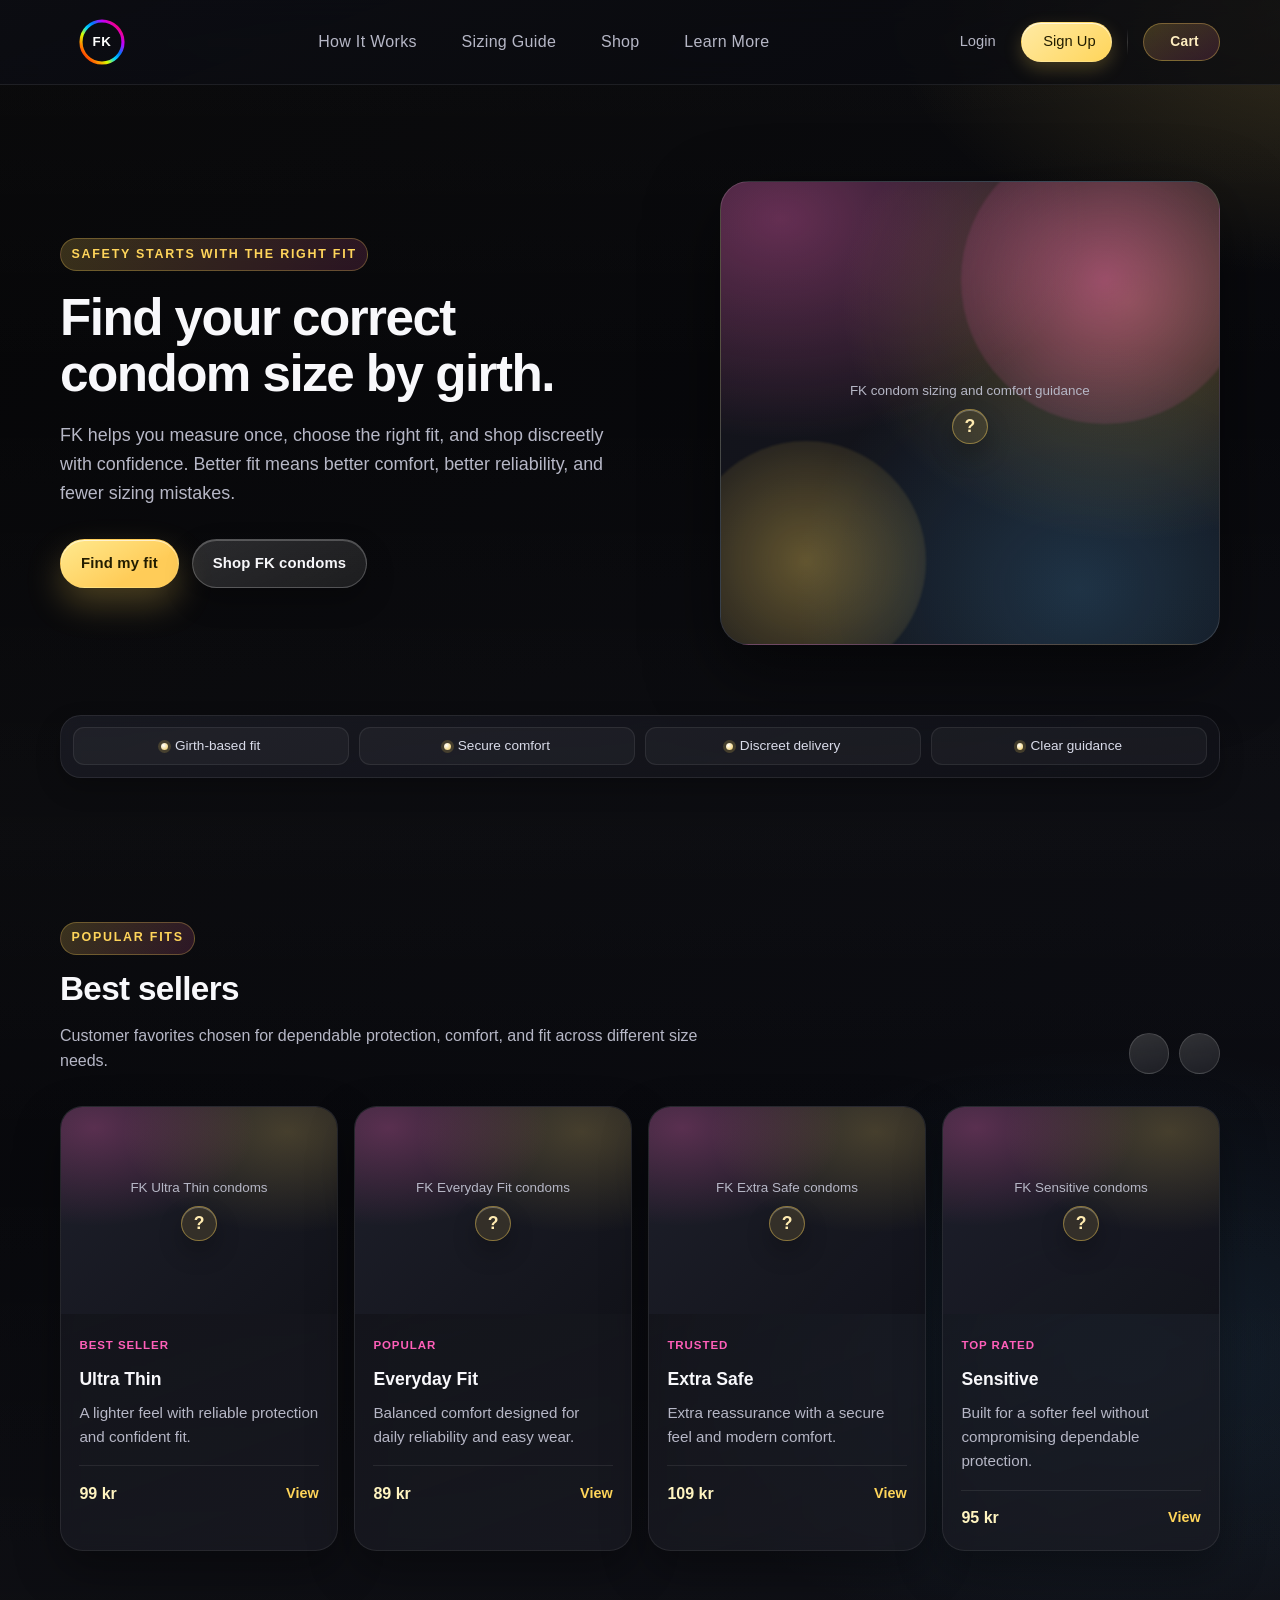
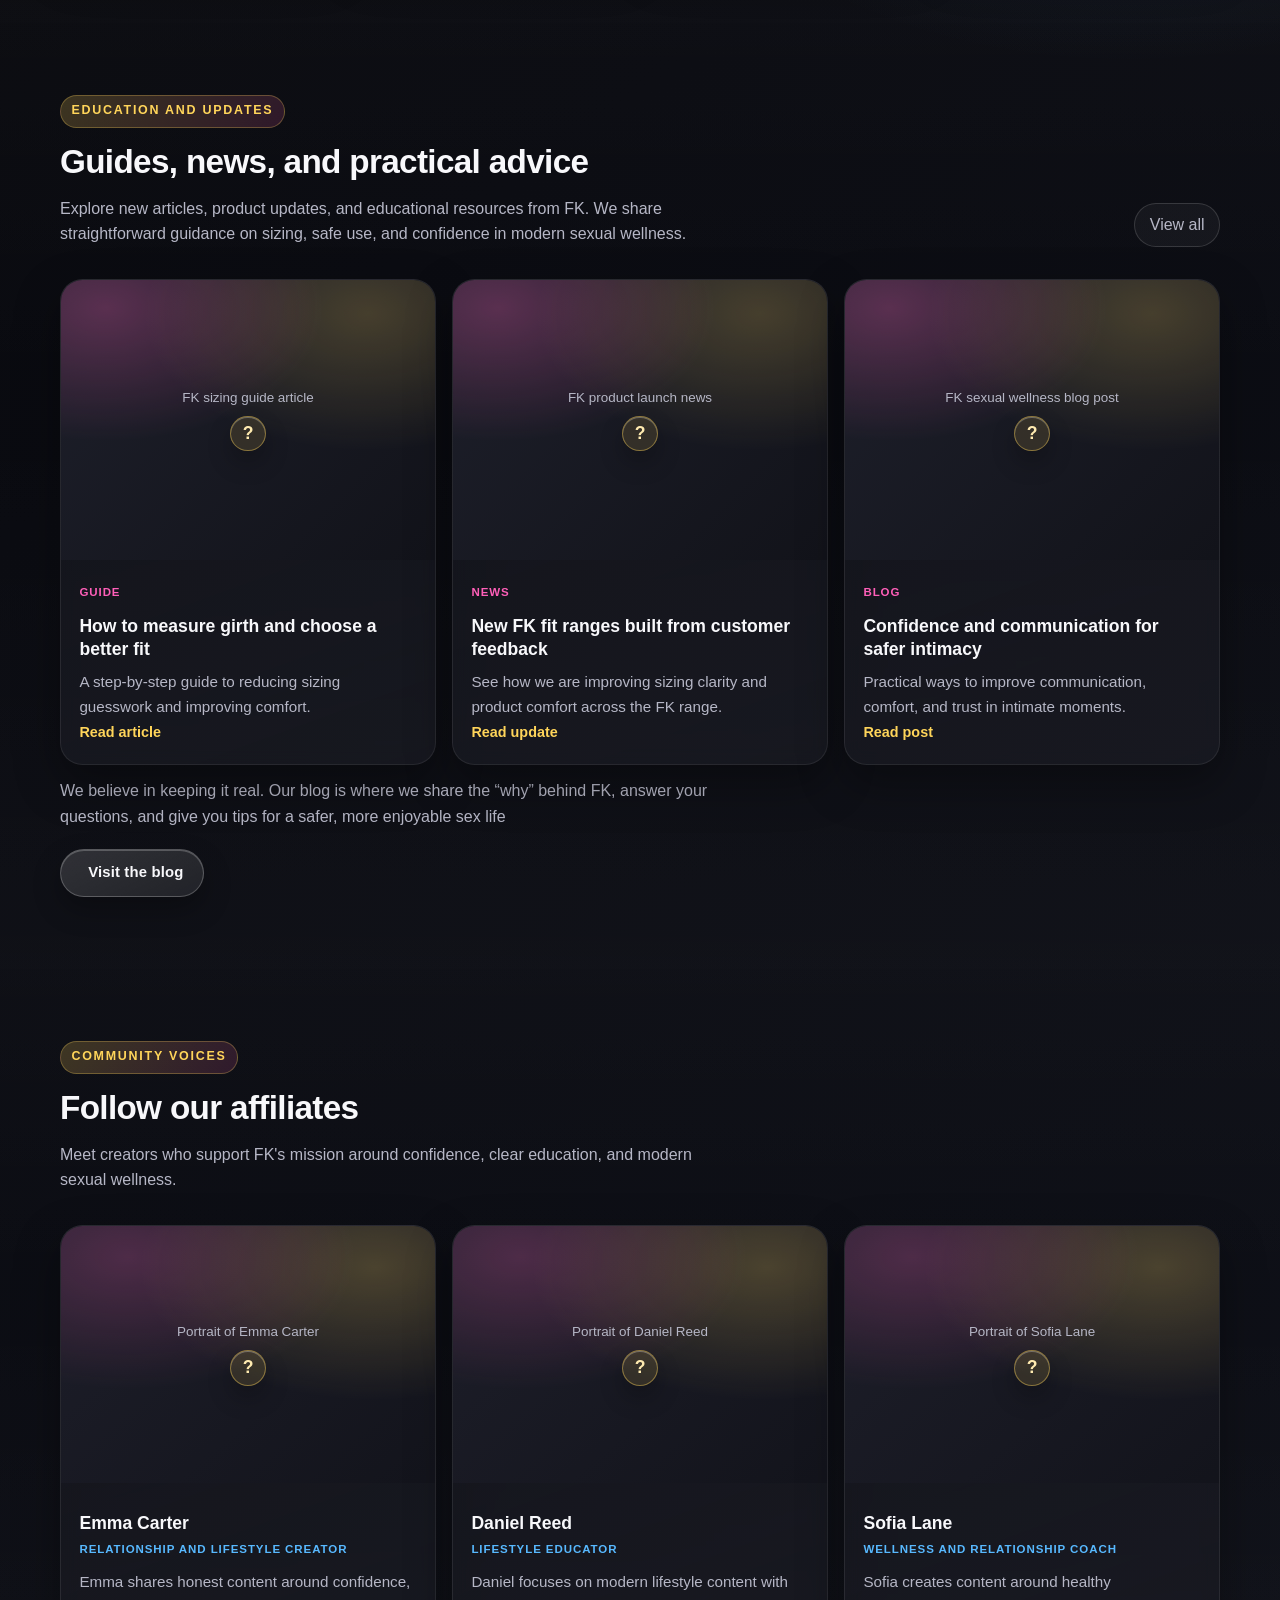
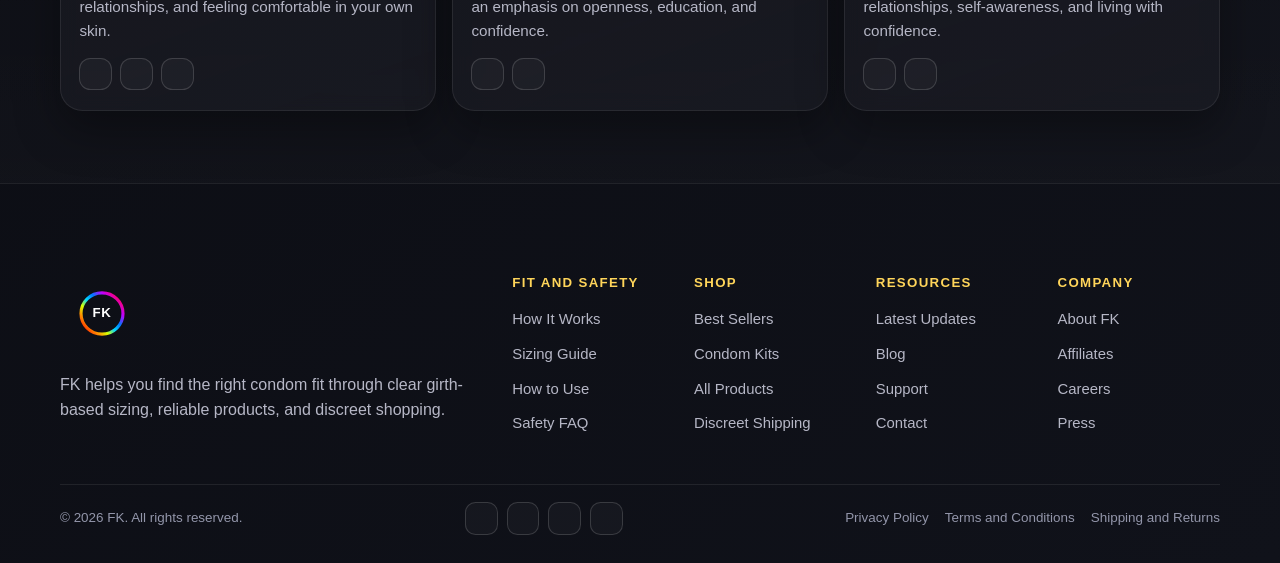
==== index.html @ db268f81 "Move index.html to the root folder, updating file paths and maintaining structure for improved organ" ====
<!DOCTYPE html>
<html lang="en">

<head>
    <meta charset="UTF-8">
    <meta name="viewport" content="width=device-width, initial-scale=1.0">
    <title>FK | Find Your Fit</title>
    <link rel="stylesheet" href="public/styles.css">
</head>

<body>
    <header class="site-header">
        <div class="container">
            <a href="#" class="site-header__logo" aria-label="FK home">
                <img class="fk-logo" src="public/uploads/logo.svg" alt="FK logo">
            </a>

            <nav class="site-header__nav" aria-label="Primary navigation">
                <ul class="site-header__nav-list">
                    <li class="site-header__nav-item">
                        <a href="#how-it-works">
                            <i data-lucide="route" aria-hidden="true"></i>
                            <span>How It Works</span>
                        </a>
                    </li>
                    <li class="site-header__nav-item">
                        <a href="#sizing-guide">
                            <i data-lucide="ruler" aria-hidden="true"></i>
                            <span>Sizing Guide</span>
                        </a>
                    </li>
                    <li class="site-header__nav-item">
                        <a href="#best-sellers">
                            <i data-lucide="shopping-bag" aria-hidden="true"></i>
                            <span>Shop</span>
                        </a>
                    </li>
                    <li class="site-header__nav-item">
                        <a href="#latest-updates">
                            <i data-lucide="book-open" aria-hidden="true"></i>
                            <span>Learn More</span>
                        </a>
                    </li>
                </ul>
            </nav>

            <div class="site-header__actions">
                <div class="site-header__auth" aria-label="Account actions">
                    <a href="#" class="site-header__login">
                        <i data-lucide="log-in" aria-hidden="true"></i>
                        <span>Login</span>
                    </a>
                    <a href="#" class="site-header__signup">
                        <i data-lucide="user-plus" aria-hidden="true"></i>
                        <span>Sign Up</span>
                    </a>
                </div>
                <span class="site-header__actions-divider" aria-hidden="true"></span>

                <a href="#" class="site-header__cart" aria-label="Open cart">
                    <i data-lucide="shopping-cart" aria-hidden="true"></i>
                    <span>Cart</span>
                </a>
            </div>
        </div>
    </header>

    <main>
        <section class="hero" aria-labelledby="hero-title">
            <div class="container">
                <div class="hero__content">
                    <p class="hero__eyebrow">Safety starts with the right fit</p>
                    <h1 class="hero__title" id="hero-title">Find your correct condom size by girth.</h1>
                    <p class="hero__text">
                        FK helps you measure once, choose the right fit, and shop discreetly with confidence.
                        Better fit means better comfort, better reliability, and fewer sizing mistakes.
                    </p>

                    <div class="hero__actions">
                        <a href="#how-it-works" class="button button--primary">Find my fit</a>
                        <a href="#best-sellers" class="button button--secondary">Shop FK condoms</a>
                    </div>
                </div>

                <div class="hero__media">
                    <img src="public/uploads/hero-image.svg" alt="FK condom sizing and comfort guidance">
                </div>

                <ul class="hero__highlights-banner" aria-label="FK value points">
                    <li class="hero__highlight">Girth-based fit</li>
                    <li class="hero__highlight">Secure comfort</li>
                    <li class="hero__highlight">Discreet delivery</li>
                    <li class="hero__highlight">Clear guidance</li>
                </ul>
            </div>
        </section>

        <section class="best-sellers" aria-labelledby="best-sellers-title">
            <div class="container">
                <div class="best-sellers__header">
                    <div class="best-sellers__intro">
                        <p class="best-sellers__eyebrow">Popular fits</p>
                        <h2 class="best-sellers__title">Best sellers</h2>
                        <p class="best-sellers__text">
                            Customer favorites chosen for dependable protection, comfort, and fit across different size
                            needs.
                        </p>
                    </div>

                    <div class="best-sellers__controls">
                        <button class="best-sellers__button best-sellers__button--prev" type="button"
                            aria-label="Previous products">
                            <i data-lucide="chevron-left" aria-hidden="true"></i>
                        </button>
                        <button class="best-sellers__button best-sellers__button--next" type="button"
                            aria-label="Next products">
                            <i data-lucide="chevron-right" aria-hidden="true"></i>
                        </button>
                    </div>
                </div>

                <div class="best-sellers__viewport">
                    <div class="best-sellers__track">
                        <article class="product-card">
                            <a href="#" class="product-card__image-link image-wrapper">
                                <img src="public/uploads/product-1.svg" alt="FK Ultra Thin condoms">
                                <span class="image-wrapper__fallback" aria-hidden="true"></span>
                            </a>
                            <div class="product-card__content">
                                <p class="product-card__label">Best seller</p>
                                <h3 class="product-card__title">
                                    <a href="#">Ultra Thin</a>
                                </h3>
                                <p class="product-card__text">A lighter feel with reliable protection and confident
                                    fit.</p>
                                <div class="product-card__footer">
                                    <span class="product-card__price">99 kr</span>
                                    <a href="#" class="product-card__link">View</a>
                                </div>
                            </div>
                        </article>

                        <article class="product-card">
                            <a href="#" class="product-card__image-link image-wrapper">
                                <img src="public/uploads/product-2.svg" alt="FK Everyday Fit condoms">
                                <span class="image-wrapper__fallback" aria-hidden="true"></span>
                            </a>
                            <div class="product-card__content">
                                <p class="product-card__label">Popular</p>
                                <h3 class="product-card__title">
                                    <a href="#">Everyday Fit</a>
                                </h3>
                                <p class="product-card__text">Balanced comfort designed for daily reliability and easy
                                    wear.</p>
                                <div class="product-card__footer">
                                    <span class="product-card__price">89 kr</span>
                                    <a href="#" class="product-card__link">View</a>
                                </div>
                            </div>
                        </article>

                        <article class="product-card">
                            <a href="#" class="product-card__image-link image-wrapper">
                                <img src="public/uploads/product-3.svg" alt="FK Extra Safe condoms">
                                <span class="image-wrapper__fallback" aria-hidden="true"></span>
                            </a>
                            <div class="product-card__content">
                                <p class="product-card__label">Trusted</p>
                                <h3 class="product-card__title">
                                    <a href="#">Extra Safe</a>
                                </h3>
                                <p class="product-card__text">Extra reassurance with a secure feel and modern
                                    comfort.</p>
                                <div class="product-card__footer">
                                    <span class="product-card__price">109 kr</span>
                                    <a href="#" class="product-card__link">View</a>
                                </div>
                            </div>
                        </article>

                        <article class="product-card">
                            <a href="#" class="product-card__image-link image-wrapper">
                                <img src="public/uploads/product-4.svg" alt="FK Sensitive condoms">
                                <span class="image-wrapper__fallback" aria-hidden="true"></span>
                            </a>
                            <div class="product-card__content">
                                <p class="product-card__label">Top rated</p>
                                <h3 class="product-card__title">
                                    <a href="#">Sensitive</a>
                                </h3>
                                <p class="product-card__text">Built for a softer feel without compromising dependable
                                    protection.</p>
                                <div class="product-card__footer">
                                    <span class="product-card__price">95 kr</span>
                                    <a href="#" class="product-card__link">View</a>
                                </div>
                            </div>
                        </article>
                    </div>
                </div>
            </div>
        </section>

        <section class="latest-updates" aria-labelledby="latest-updates-title">
            <div class="container">
                <div class="latest-updates__header">
                    <div class="latest-updates__intro">
                        <p class="latest-updates__eyebrow">Education and updates</p>
                        <h2 class="latest-updates__title">Guides, news, and practical advice</h2>
                        <p class="latest-updates__text">
                            Explore new articles, product updates, and educational resources from FK.
                            We share straightforward guidance on sizing, safe use, and confidence in modern sexual
                            wellness.
                        </p>
                    </div>

                    <a href="#" class="latest-updates__view-all">View all</a>
                </div>

                <div class="latest-updates__grid">
                    <article class="update-card">
                        <a href="#" class="update-card__image-link image-wrapper">
                            <img src="public/uploads/update-1.svg" alt="FK sizing guide article" class="update-card__image">
                            <span class="image-wrapper__fallback" aria-hidden="true"></span>
                        </a>

                        <div class="update-card__content">
                            <p class="update-card__category">Guide</p>
                            <h3 class="update-card__title">
                                <a href="#">How to measure girth and choose a better fit</a>
                            </h3>
                            <p class="update-card__description">
                                A step-by-step guide to reducing sizing guesswork and improving comfort.
                            </p>
                            <a href="#" class="update-card__link">Read article</a>
                        </div>
                    </article>

                    <article class="update-card">
                        <a href="#" class="update-card__image-link image-wrapper">
                            <img src="public/uploads/update-2.svg" alt="FK product launch news" class="update-card__image">
                            <span class="image-wrapper__fallback" aria-hidden="true"></span>
                        </a>

                        <div class="update-card__content">
                            <p class="update-card__category">News</p>
                            <h3 class="update-card__title">
                                <a href="#">New FK fit ranges built from customer feedback</a>
                            </h3>
                            <p class="update-card__description">
                                See how we are improving sizing clarity and product comfort across the FK range.
                            </p>
                            <a href="#" class="update-card__link">Read update</a>
                        </div>
                    </article>

                    <article class="update-card">
                        <a href="#" class="update-card__image-link image-wrapper">
                            <img src="public/uploads/update-3.svg" alt="FK sexual wellness blog post"
                                class="update-card__image">
                            <span class="image-wrapper__fallback" aria-hidden="true"></span>
                        </a>

                        <div class="update-card__content">
                            <p class="update-card__category">Blog</p>
                            <h3 class="update-card__title">
                                <a href="#">Confidence and communication for safer intimacy</a>
                            </h3>
                            <p class="update-card__description">
                                Practical ways to improve communication, comfort, and trust in intimate moments.
                            </p>
                            <a href="#" class="update-card__link">Read post</a>
                        </div>
                    </article>
                </div>
                <p class="latest-updates__text">We believe in keeping it real. Our blog is where we share the
                    “why” behind FK, answer your questions, and give you tips for
                    a safer, more enjoyable sex life
                </p>
                <a href="#" class="latest-updates__blog-button button button--secondary">
                    <i data-lucide="newspaper" aria-hidden="true"></i>
                    <span>Visit the blog</span>
                </a>
            </div>
        </section>

        <section class="affiliates" aria-labelledby="affiliates-title">
            <div class="container">
                <div class="affiliates__header">
                    <div class="affiliates__intro">
                        <p class="affiliates__eyebrow">Community voices</p>
                        <h2 class="affiliates__title">Follow our affiliates</h2>
                        <p class="affiliates__text">
                            Meet creators who support FK's mission around confidence, clear education, and modern sexual
                            wellness.
                        </p>
                    </div>
                </div>

                <div class="affiliates__grid">
                    <article class="affiliate-card">
                        <div class="affiliate-card__image-wrapper">
                            <img src="public/uploads/affiliate-1.svg" alt="Portrait of Emma Carter"
                                class="affiliate-card__image">
                        </div>

                        <div class="affiliate-card__content">
                            <h3 class="affiliate-card__name">Emma Carter</h3>
                            <p class="affiliate-card__profession">Relationship and lifestyle creator</p>
                            <p class="affiliate-card__description">
                                Emma shares honest content around confidence, relationships, and feeling comfortable in
                                your own skin.
                            </p>

                            <div class="affiliate-card__socials">
                                <a href="#" class="affiliate-card__social-link"
                                    aria-label="Visit Emma Carter on Instagram">
                                    <i data-lucide="instagram" aria-hidden="true"></i>
                                    <span class="sr-only">Instagram</span>
                                </a>
                                <a href="#" class="affiliate-card__social-link"
                                    aria-label="Visit Emma Carter on TikTok">
                                    <i data-lucide="music" aria-hidden="true"></i>
                                    <span class="sr-only">TikTok</span>
                                </a>
                                <a href="#" class="affiliate-card__social-link"
                                    aria-label="Visit Emma Carter on YouTube">
                                    <i data-lucide="youtube" aria-hidden="true"></i>
                                    <span class="sr-only">YouTube</span>
                                </a>
                            </div>
                        </div>
                    </article>

                    <article class="affiliate-card">
                        <div class="affiliate-card__image-wrapper">
                            <img src="public/uploads/affiliate-2.svg" alt="Portrait of Daniel Reed"
                                class="affiliate-card__image">
                        </div>

                        <div class="affiliate-card__content">
                            <h3 class="affiliate-card__name">Daniel Reed</h3>
                            <p class="affiliate-card__profession">Lifestyle educator</p>
                            <p class="affiliate-card__description">
                                Daniel focuses on modern lifestyle content with an emphasis on openness, education, and
                                confidence.
                            </p>

                            <div class="affiliate-card__socials">
                                <a href="#" class="affiliate-card__social-link"
                                    aria-label="Visit Daniel Reed on Instagram">
                                    <i data-lucide="instagram" aria-hidden="true"></i>
                                    <span class="sr-only">Instagram</span>
                                </a>
                                <a href="#" class="affiliate-card__social-link"
                                    aria-label="Visit Daniel Reed on X">
                                    <i data-lucide="twitter" aria-hidden="true"></i>
                                    <span class="sr-only">X</span>
                                </a>
                            </div>
                        </div>
                    </article>

                    <article class="affiliate-card">
                        <div class="affiliate-card__image-wrapper">
                            <img src="public/uploads/affiliate-3.svg" alt="Portrait of Sofia Lane"
                                class="affiliate-card__image">
                        </div>

                        <div class="affiliate-card__content">
                            <h3 class="affiliate-card__name">Sofia Lane</h3>
                            <p class="affiliate-card__profession">Wellness and relationship coach</p>
                            <p class="affiliate-card__description">
                                Sofia creates content around healthy relationships, self-awareness, and living with
                                confidence.
                            </p>

                            <div class="affiliate-card__socials">
                                <a href="#" class="affiliate-card__social-link"
                                    aria-label="Visit Sofia Lane on Instagram">
                                    <i data-lucide="instagram" aria-hidden="true"></i>
                                    <span class="sr-only">Instagram</span>
                                </a>
                                <a href="#" class="affiliate-card__social-link"
                                    aria-label="Visit Sofia Lane on YouTube">
                                    <i data-lucide="youtube" aria-hidden="true"></i>
                                    <span class="sr-only">YouTube</span>
                                </a>
                            </div>
                        </div>
                    </article>
                </div>
            </div>
        </section>
    </main>

    <footer class="site-footer">
        <div class="container">
            <div class="site-footer__top">
                <div class="site-footer__brand">
                    <a href="#" class="site-footer__logo">
                        <img src="public/uploads/logo.svg" alt="FK logo">
                    </a>
                    <p class="site-footer__text">
                        FK helps you find the right condom fit through clear girth-based sizing, reliable products,
                        and discreet shopping.
                    </p>
                </div>

                <div class="site-footer__links">
                    <div class="site-footer__column">
                        <h2 class="site-footer__heading">Fit and safety</h2>
                        <ul class="site-footer__list">
                            <li class="site-footer__item"><a href="#how-it-works" class="site-footer__link">How It
                                    Works</a></li>
                            <li class="site-footer__item"><a href="#sizing-guide" class="site-footer__link">Sizing
                                    Guide</a></li>
                            <li class="site-footer__item"><a href="#" class="site-footer__link">How to Use</a></li>
                            <li class="site-footer__item"><a href="#" class="site-footer__link">Safety FAQ</a></li>
                        </ul>
                    </div>

                    <div class="site-footer__column">
                        <h2 class="site-footer__heading">Shop</h2>
                        <ul class="site-footer__list">
                            <li class="site-footer__item"><a href="#best-sellers" class="site-footer__link">Best
                                    Sellers</a></li>
                            <li class="site-footer__item"><a href="#" class="site-footer__link">Condom Kits</a></li>
                            <li class="site-footer__item"><a href="#" class="site-footer__link">All Products</a></li>
                            <li class="site-footer__item"><a href="#" class="site-footer__link">Discreet Shipping</a>
                            </li>
                        </ul>
                    </div>

                    <div class="site-footer__column">
                        <h2 class="site-footer__heading">Resources</h2>
                        <ul class="site-footer__list">
                            <li class="site-footer__item"><a href="#latest-updates" class="site-footer__link">Latest
                                    Updates</a></li>
                            <li class="site-footer__item"><a href="#" class="site-footer__link">Blog</a></li>
                            <li class="site-footer__item"><a href="#" class="site-footer__link">Support</a></li>
                            <li class="site-footer__item"><a href="#" class="site-footer__link">Contact</a></li>
                        </ul>
                    </div>

                    <div class="site-footer__column">
                        <h2 class="site-footer__heading">Company</h2>
                        <ul class="site-footer__list">
                            <li class="site-footer__item"><a href="#" class="site-footer__link">About FK</a></li>
                            <li class="site-footer__item"><a href="#" class="site-footer__link">Affiliates</a></li>
                            <li class="site-footer__item"><a href="#" class="site-footer__link">Careers</a></li>
                            <li class="site-footer__item"><a href="#" class="site-footer__link">Press</a></li>
                        </ul>
                    </div>
                </div>
            </div>

            <div class="site-footer__bottom">
                <p class="site-footer__copyright">© 2026 FK. All rights reserved.</p>
                <div class="site-footer__socials" aria-label="FK social links">
                    <a href="#" class="site-footer__social-link" aria-label="FK on Instagram">
                        <i data-lucide="instagram" aria-hidden="true"></i>
                        <span class="sr-only">Instagram</span>
                    </a>
                    <a href="#" class="site-footer__social-link" aria-label="FK on TikTok">
                        <i data-lucide="music" aria-hidden="true"></i>
                        <span class="sr-only">TikTok</span>
                    </a>
                    <a href="#" class="site-footer__social-link" aria-label="FK on YouTube">
                        <i data-lucide="youtube" aria-hidden="true"></i>
                        <span class="sr-only">YouTube</span>
                    </a>
                    <a href="#" class="site-footer__social-link" aria-label="FK on X">
                        <i data-lucide="twitter" aria-hidden="true"></i>
                        <span class="sr-only">X</span>
                    </a>
                </div>
                <div class="site-footer__legal">
                    <a href="#" class="site-footer__legal-link">Privacy Policy</a>
                    <a href="#" class="site-footer__legal-link">Terms and Conditions</a>
                    <a href="#" class="site-footer__legal-link">Shipping and Returns</a>
                </div>
            </div>
        </div>
    </footer>
    <script src="https://unpkg.com/lucide@latest/dist/umd/lucide.min.js"></script>
    <script>
        if (window.lucide) {
            window.lucide.createIcons();
        }
    </script>
    <script src="public/image-fallback.js"></script>
</body>

</html>
---- public/styles.css ----
:root {
    --bg: #070709;
    --bg-elevated: #111217;
    --bg-soft: rgba(26, 27, 35, 0.56);
    --bg-soft-strong: rgba(26, 27, 35, 0.74);
    --surface-stroke: rgba(255, 255, 255, 0.14);
    --surface-stroke-soft: rgba(255, 255, 255, 0.08);
    --text: #f8f8fb;
    --text-muted: #b6b7c6;
    --text-soft: #9396aa;
    --accent-yellow: #ffd55a;
    --accent-pink: #ff5fb9;
    --accent-blue: #58b9ff;
    --accent-green: #72efcb;
    --ok: #86f2a4;
    --radius-lg: 1.4rem;
    --radius-md: 1rem;
    --radius-sm: 0.7rem;
    --shadow-lg: 0 26px 70px rgba(0, 0, 0, 0.5);
    --shadow-md: 0 18px 45px rgba(0, 0, 0, 0.34);
    --shadow-sm: 0 10px 24px rgba(0, 0, 0, 0.24);
    --container: 1160px;
    --space-1: 0.5rem;
    --space-2: 0.75rem;
    --space-3: 1rem;
    --space-4: 1.5rem;
    --space-5: 2rem;
    --space-6: 3rem;
    --space-7: 4.5rem;
    --space-8: 6rem;
    --focus-ring: 0 0 0 3px rgba(255, 213, 90, 0.42);
}

* {
    box-sizing: border-box;
}

html,
body {
    margin: 0;
    padding: 0;
}

body {
    font-family: "Sora", "Avenir Next", "Segoe UI", sans-serif;
    background:
        radial-gradient(1100px 640px at -8% -10%, rgba(255, 95, 185, 0.21), transparent 54%),
        radial-gradient(820px 500px at 104% 0%, rgba(255, 213, 90, 0.18), transparent 55%),
        radial-gradient(780px 500px at 88% 36%, rgba(88, 185, 255, 0.11), transparent 62%),
        linear-gradient(145deg, #060607 0%, #0a0b11 46%, #10121a 100%);
    color: var(--text);
    line-height: 1.6;
    min-height: 100vh;
}

img {
    display: block;
    max-width: 100%;
    height: auto;
}

a {
    color: inherit;
    text-decoration: none;
}

.lucide {
    width: 1em;
    height: 1em;
    stroke-width: 1.9;
    flex-shrink: 0;
}

.sr-only {
    position: absolute;
    width: 1px;
    height: 1px;
    padding: 0;
    margin: -1px;
    overflow: hidden;
    clip: rect(0, 0, 0, 0);
    white-space: nowrap;
    border: 0;
}

a:focus-visible,
button:focus-visible {
    outline: none;
    box-shadow: var(--focus-ring);
}

.container {
    width: min(var(--container), calc(100% - 2.5rem));
    margin-inline: auto;
}

main {
    overflow: clip;
}

section {
    position: relative;
    padding-block: var(--space-7);
}

section::before {
    content: "";
    position: absolute;
    inset: 0;
    pointer-events: none;
    background: linear-gradient(180deg, rgba(255, 255, 255, 0.015), transparent 40%, rgba(255, 255, 255, 0.02));
}

h1,
h2,
h3,
h4,
p {
    margin: 0;
}

ul,
ol {
    margin: 0;
    padding: 0;
}

.site-header {
    position: sticky;
    top: 0;
    z-index: 20;
    border-bottom: 1px solid rgba(255, 255, 255, 0.08);
    background: linear-gradient(160deg, rgba(13, 14, 20, 0.88), rgba(10, 11, 16, 0.72));
    backdrop-filter: blur(14px);
}

.site-header .container {
    display: grid;
    grid-template-columns: auto 1fr auto;
    align-items: center;
    gap: 2rem;
    min-height: 4.9rem;
}

.site-header__logo {
    display: inline-flex;
    align-items: center;
    justify-content: center;
    text-decoration: none;
}

.site-header__logo img,
.site-footer__logo img {
    width: 84px;
    height: 84px;
    aspect-ratio: 3 / 1;
    object-fit: contain;
    padding: 0.5rem 0.9rem;
}

.fk-logo {
    display: block;
    width: 84px;
    height: 84px;
}

.site-header__nav-list {
    display: flex;
    justify-content: center;
    align-items: center;
    list-style: none;
    gap: 0.5rem;
}

.site-header__nav-item a {
    display: inline-flex;
    align-items: center;
    justify-content: center;
    gap: 0.4rem;
    min-height: 2.2rem;
    padding: 0.45rem 0.95rem;
    border-radius: 999px;
    color: var(--text-muted);
    font-weight: 500;
    letter-spacing: 0.02em;
    transition: color 0.25s ease, background-color 0.25s ease, transform 0.25s ease;
}

.site-header__nav-item .lucide {
    width: 0.95rem;
    height: 0.95rem;
    stroke-width: 1.85;
    opacity: 0.86;
}

.site-header__nav-item a:hover,
.site-header__nav-item a:focus-visible {
    color: var(--text);
    background: rgba(255, 255, 255, 0.08);
    transform: translateY(-1px);
}

.site-header__actions {
    display: flex;
    align-items: center;
    gap: 0.95rem;
}

.site-header__auth {
    display: inline-flex;
    align-items: center;
    gap: 0.55rem;
}

.site-header__actions-divider {
    width: 1px;
    height: 1.65rem;
    background: linear-gradient(180deg, rgba(255, 255, 255, 0), rgba(255, 255, 255, 0.22), rgba(255, 255, 255, 0));
    opacity: 0.75;
}

.site-header__login,
.site-header__signup {
    min-height: 2.3rem;
    display: inline-flex;
    align-items: center;
    justify-content: center;
    gap: 0.4rem;
    padding: 0.45rem 0.95rem;
    border-radius: 999px;
    border: 1px solid transparent;
    font-weight: 500;
    font-size: 0.92rem;
    transition: all 0.25s ease;
}

.site-header__login {
    color: var(--text-muted);
}

.site-header__login:hover,
.site-header__login:focus-visible {
    color: var(--text);
    border-color: rgba(255, 255, 255, 0.18);
    background: rgba(255, 255, 255, 0.05);
}

.site-header__signup {
    color: #221d00;
    background: linear-gradient(140deg, #ffeaa4 0%, var(--accent-yellow) 100%);
    box-shadow: inset 0 1px 0 rgba(255, 255, 255, 0.65), 0 7px 18px rgba(255, 214, 90, 0.22);
}

.site-header__signup:hover,
.site-header__signup:focus-visible {
    transform: translateY(-1px);
    box-shadow: inset 0 1px 0 rgba(255, 255, 255, 0.68), 0 10px 22px rgba(255, 214, 90, 0.3);
}

.site-header__cart {
    min-height: 2.4rem;
    min-width: 4.8rem;
    padding: 0.46rem 0.8rem;
    border-radius: 999px;
    border: 1px solid rgba(255, 213, 90, 0.34);
    background: linear-gradient(150deg, rgba(255, 213, 90, 0.2), rgba(255, 95, 185, 0.14));
    display: inline-flex;
    align-items: center;
    justify-content: center;
    gap: 0.38rem;
    color: #ffeec1;
    font-size: 0.86rem;
    font-weight: 600;
    letter-spacing: 0.02em;
    transition: transform 0.25s ease, border-color 0.25s ease, background-color 0.25s ease, box-shadow 0.25s ease;
}

.site-header__cart:hover,
.site-header__cart:focus-visible {
    transform: translateY(-1px);
    border-color: rgba(255, 213, 90, 0.62);
    background: linear-gradient(150deg, rgba(255, 213, 90, 0.28), rgba(255, 95, 185, 0.2));
}

.site-header__cart .lucide {
    width: 1rem;
    height: 1rem;
}

.hero {
    padding-top: var(--space-8);
    padding-bottom: var(--space-7);
}

.hero .container {
    display: grid;
    grid-template-columns: 1.1fr 0.9fr;
    gap: var(--space-6);
    align-items: center;
}

.hero__content {
    max-width: 39rem;
}

.hero__eyebrow,
.best-sellers__eyebrow,
.how-it-works__eyebrow,
.latest-updates__eyebrow,
.affiliates__eyebrow {
    display: inline-flex;
    align-items: center;
    gap: 0.35rem;
    font-size: 0.78rem;
    letter-spacing: 0.14em;
    text-transform: uppercase;
    font-weight: 600;
    color: var(--accent-yellow);
    padding: 0.34rem 0.65rem;
    border-radius: 999px;
    border: 1px solid rgba(255, 213, 90, 0.28);
    background: linear-gradient(120deg, rgba(255, 213, 90, 0.2), rgba(255, 95, 185, 0.14));
}

.hero__title {
    margin-top: 1.15rem;
    font-size: clamp(2.1rem, 4vw, 3.8rem);
    line-height: 1.1;
    letter-spacing: -0.03em;
    text-wrap: balance;
}

.hero__text {
    margin-top: 1.2rem;
    color: var(--text-muted);
    max-width: 34rem;
    font-size: clamp(1rem, 1.8vw, 1.12rem);
}

.hero__actions {
    margin-top: 2rem;
    display: flex;
    flex-wrap: wrap;
    gap: 0.8rem;
}

.button {
    position: relative;
    overflow: hidden;
    min-height: 2.8rem;
    padding: 0.7rem 1.25rem;
    border-radius: 999px;
    border: 1px solid transparent;
    display: inline-flex;
    align-items: center;
    justify-content: center;
    font-weight: 600;
    font-size: 0.93rem;
    letter-spacing: 0.01em;
    transition: transform 0.25s ease, box-shadow 0.25s ease, border-color 0.25s ease, color 0.25s ease,
        background-color 0.25s ease;
}

.button::after {
    content: "";
    position: absolute;
    top: -120%;
    left: -45%;
    width: 35%;
    height: 320%;
    transform: rotate(18deg);
    background: linear-gradient(180deg, rgba(255, 255, 255, 0), rgba(255, 255, 255, 0.33), rgba(255, 255, 255, 0));
    opacity: 0;
    transition: transform 0.45s ease, opacity 0.45s ease;
}

.button:hover::after,
.button:focus-visible::after {
    opacity: 1;
    transform: translateX(340%) rotate(18deg);
}

.button--primary {
    color: #221d00;
    background: linear-gradient(150deg, #ffe98e, #ffcc58 68%);
    box-shadow: inset 0 1px 0 rgba(255, 255, 255, 0.62), 0 16px 34px rgba(255, 213, 90, 0.26);
}

.button--primary:hover,
.button--primary:focus-visible {
    transform: translateY(-2px);
    box-shadow: inset 0 1px 0 rgba(255, 255, 255, 0.72), 0 20px 36px rgba(255, 213, 90, 0.35);
}

.button--secondary {
    color: var(--text);
    border-color: rgba(255, 255, 255, 0.22);
    background: linear-gradient(155deg, rgba(255, 255, 255, 0.14), rgba(255, 255, 255, 0.08));
    box-shadow: inset 0 1px 0 rgba(255, 255, 255, 0.22), 0 12px 28px rgba(0, 0, 0, 0.28);
}

.button--secondary:hover,
.button--secondary:focus-visible {
    border-color: rgba(255, 255, 255, 0.4);
    transform: translateY(-2px);
    background: linear-gradient(155deg, rgba(255, 255, 255, 0.2), rgba(255, 255, 255, 0.1));
}

.hero__highlights-banner {
    grid-column: 1 / -1;
    margin-top: 1.35rem;
    padding: 0.72rem;
    list-style: none;
    display: grid;
    grid-template-columns: repeat(4, minmax(0, 1fr));
    gap: 0.62rem;
    border-radius: calc(var(--radius-lg) - 0.1rem);
    border: 1px solid var(--surface-stroke-soft);
    background: linear-gradient(160deg, rgba(31, 32, 43, 0.64), rgba(19, 20, 28, 0.52));
    backdrop-filter: blur(8px);
    box-shadow: var(--shadow-sm);
}

.hero__highlight {
    display: flex;
    align-items: center;
    justify-content: center;
    gap: 0.45rem;
    min-height: 2.2rem;
    color: #d9dbe9;
    font-size: 0.85rem;
    font-weight: 500;
    padding: 0.45rem 0.72rem;
    border-radius: var(--radius-sm);
    border: 1px solid var(--surface-stroke-soft);
    background: rgba(255, 255, 255, 0.04);
    text-align: center;
}

.hero__highlight::before {
    content: "";
    width: 0.42rem;
    height: 0.42rem;
    border-radius: 999px;
    background: radial-gradient(circle at 35% 35%, #ffffff, rgba(255, 213, 90, 0.92));
    box-shadow: 0 0 0 3px rgba(255, 213, 90, 0.18);
}

.hero__media {
    min-height: 29rem;
    border-radius: calc(var(--radius-lg) + 0.4rem);
    border: 1px solid rgba(255, 255, 255, 0.14);
    background:
        radial-gradient(90% 70% at 12% 8%, rgba(255, 95, 185, 0.34), transparent 68%),
        radial-gradient(85% 76% at 82% 26%, rgba(255, 213, 90, 0.28), transparent 68%),
        radial-gradient(82% 76% at 72% 88%, rgba(88, 185, 255, 0.2), transparent 70%),
        linear-gradient(148deg, rgba(23, 24, 33, 0.9) 0%, rgba(16, 17, 23, 0.96) 100%);
    box-shadow: var(--shadow-lg);
    overflow: hidden;
    position: relative;
    display: grid;
    place-items: center;
}

.hero__media::before,
.hero__media::after {
    content: "";
    position: absolute;
    border-radius: 999px;
    filter: blur(1px);
}

.hero__media::before {
    width: 18rem;
    height: 18rem;
    top: -10%;
    right: -6%;
    background: radial-gradient(circle, rgba(255, 95, 185, 0.44), rgba(255, 95, 185, 0));
}

.hero__media::after {
    width: 15rem;
    height: 15rem;
    bottom: -8%;
    left: -7%;
    background: radial-gradient(circle, rgba(255, 213, 90, 0.34), rgba(255, 213, 90, 0));
}

.hero__media img {
    width: 100%;
    height: 100%;
    object-fit: cover;
    opacity: 0.72;
    mix-blend-mode: screen;
}

.how-it-works .container,
.best-sellers .container,
.latest-updates .container,
.affiliates .container,
.site-footer .container {
    position: relative;
    z-index: 1;
}

.how-it-works__header,
.best-sellers__header,
.latest-updates__header,
.affiliates__header {
    display: flex;
    gap: 1.5rem;
    align-items: end;
    justify-content: space-between;
    margin-bottom: 2rem;
}

.how-it-works__title,
.best-sellers__title,
.latest-updates__title,
.affiliates__title {
    margin-top: 0.9rem;
    font-size: clamp(1.6rem, 2.6vw, 2.2rem);
    line-height: 1.2;
    letter-spacing: -0.02em;
}

.how-it-works__text,
.best-sellers__text,
.latest-updates__text,
.affiliates__text {
    margin-top: 0.85rem;
    color: var(--text-muted);
    max-width: 42rem;
}

.how-it-works__steps {
    list-style: none;
    counter-reset: step;
    display: grid;
    gap: 1rem;
    grid-template-columns: repeat(3, minmax(0, 1fr));
}

.how-it-works__step {
    min-width: 0;
}

.how-it-works-card {
    position: relative;
    height: 100%;
    padding: 1.4rem;
    border-radius: var(--radius-lg);
    background: linear-gradient(160deg, rgba(31, 32, 43, 0.64), rgba(19, 20, 28, 0.52));
    border: 1px solid var(--surface-stroke-soft);
    box-shadow: var(--shadow-sm);
    backdrop-filter: blur(6px);
}

.how-it-works-card::before {
    content: "";
    position: absolute;
    inset: 0;
    border-radius: inherit;
    pointer-events: none;
    background: linear-gradient(150deg, rgba(255, 213, 90, 0.09), rgba(255, 95, 185, 0.07) 48%, transparent 75%);
}

.how-it-works-card__step {
    display: inline-flex;
    align-items: center;
    justify-content: center;
    padding: 0.25rem 0.6rem;
    border-radius: 999px;
    color: var(--accent-yellow);
    font-size: 0.78rem;
    font-weight: 600;
    letter-spacing: 0.08em;
    text-transform: uppercase;
    border: 1px solid rgba(255, 213, 90, 0.24);
    background: rgba(255, 213, 90, 0.1);
}

.how-it-works-card__title {
    margin-top: 0.9rem;
    font-size: 1.2rem;
    line-height: 1.25;
}

.how-it-works-card__text {
    margin-top: 0.7rem;
    color: var(--text-muted);
}

.best-sellers__header,
.latest-updates__header,
.affiliates__header {
    align-items: flex-end;
}

.best-sellers__controls {
    display: flex;
    align-items: center;
    gap: 0.6rem;
}

.best-sellers__button {
    width: 2.55rem;
    height: 2.55rem;
    border-radius: 999px;
    border: 1px solid var(--surface-stroke);
    color: var(--text);
    background: linear-gradient(165deg, rgba(255, 255, 255, 0.16), rgba(255, 255, 255, 0.08));
    backdrop-filter: blur(4px);
    cursor: pointer;
    transition: transform 0.25s ease, background-color 0.25s ease, border-color 0.25s ease;
}

.best-sellers__button:hover,
.best-sellers__button:focus-visible {
    transform: translateY(-1px);
    border-color: rgba(255, 95, 185, 0.42);
    background: linear-gradient(165deg, rgba(255, 95, 185, 0.26), rgba(255, 213, 90, 0.2));
}

.best-sellers__button .lucide {
    width: 1.05rem;
    height: 1.05rem;
}

.best-sellers__track,
.latest-updates__grid,
.affiliates__grid {
    display: grid;
    gap: 1rem;
}

.best-sellers__track {
    grid-template-columns: repeat(4, minmax(0, 1fr));
}

.product-card,
.update-card,
.affiliate-card {
    height: 100%;
    border-radius: var(--radius-lg);
    border: 1px solid var(--surface-stroke-soft);
    background: linear-gradient(160deg, var(--bg-soft), var(--bg-soft-strong));
    backdrop-filter: blur(8px);
    box-shadow: var(--shadow-md);
    overflow: hidden;
    transition: transform 0.3s ease, border-color 0.3s ease, box-shadow 0.3s ease;
}

.product-card:hover,
.update-card:hover,
.affiliate-card:hover {
    transform: translateY(-4px);
    border-color: rgba(255, 213, 90, 0.35);
    box-shadow: 0 24px 45px rgba(0, 0, 0, 0.34);
}

.product-card__image-link,
.update-card__image-link {
    display: block;
    aspect-ratio: 4 / 3;
    overflow: hidden;
    background:
        radial-gradient(88% 72% at 12% 10%, rgba(255, 95, 185, 0.27), transparent 66%),
        radial-gradient(88% 72% at 82% 12%, rgba(255, 213, 90, 0.2), transparent 68%),
        linear-gradient(135deg, rgba(31, 33, 45, 0.9), rgba(18, 19, 26, 0.9));
}

.image-wrapper {
    position: relative;
    display: block;
    overflow: hidden;
    isolation: isolate;
}

.image-wrapper--auto-inline {
    display: inline-block;
    vertical-align: middle;
}

.image-wrapper--pending img {
    opacity: 0;
    visibility: hidden;
    pointer-events: none;
}

.image-wrapper__fallback {
    position: absolute;
    inset: 0;
    z-index: 2;
    display: flex;
    flex-direction: column;
    align-items: center;
    justify-content: center;
    gap: 0.55rem;
    padding: 1rem;
    text-align: center;
    text-wrap: balance;
    font-size: 0.84rem;
    line-height: 1.35;
    color: var(--text-muted);
    opacity: 0;
    pointer-events: none;
    transition: opacity 0.22s ease;
}

.image-wrapper__fallback::after {
    content: "?";
    width: 2.1rem;
    height: 2.1rem;
    border-radius: 999px;
    border: 1px solid rgba(255, 213, 90, 0.42);
    background: rgba(255, 213, 90, 0.12);
    box-shadow: inset 0 1px 0 rgba(255, 255, 255, 0.28), 0 12px 24px rgba(0, 0, 0, 0.24);
    display: grid;
    place-items: center;
    color: #ffebb0;
    font-size: 1.1rem;
    font-weight: 700;
}

.image-wrapper--error .image-wrapper__fallback {
    opacity: 1;
}

.image-wrapper--error img {
    opacity: 0;
    visibility: hidden;
    pointer-events: none;
}

.image-wrapper--ready img {
    opacity: 1;
    visibility: visible;
    pointer-events: auto;
}

.product-card__image-link img,
.update-card__image-link img,
.affiliate-card__image {
    position: relative;
    z-index: 1;
    width: 100%;
    height: 100%;
    object-fit: cover;
    transition: transform 0.5s ease, opacity 0.5s ease;
}

.product-card:hover .product-card__image-link img,
.update-card:hover .update-card__image-link img,
.affiliate-card:hover .affiliate-card__image {
    transform: scale(1.045);
}

.product-card__content,
.update-card__content,
.affiliate-card__content {
    padding: 1.1rem 1.15rem 1.2rem;
}

.product-card__label,
.update-card__category,
.affiliate-card__profession {
    display: inline-flex;
    align-items: center;
    font-size: 0.72rem;
    letter-spacing: 0.08em;
    text-transform: uppercase;
    font-weight: 600;
    color: var(--accent-pink);
}

.product-card__title,
.update-card__title,
.affiliate-card__name {
    margin-top: 0.72rem;
    font-size: 1.1rem;
    line-height: 1.3;
}

.product-card__title a,
.update-card__title a {
    transition: color 0.25s ease;
}

.product-card__title a:hover,
.update-card__title a:hover,
.product-card__title a:focus-visible,
.update-card__title a:focus-visible {
    color: #fff7ce;
}

.product-card__text,
.update-card__description,
.affiliate-card__description {
    margin-top: 0.6rem;
    color: var(--text-muted);
    font-size: 0.95rem;
}

.product-card__footer {
    margin-top: 1rem;
    padding-top: 0.9rem;
    border-top: 1px solid rgba(255, 255, 255, 0.08);
    display: flex;
    align-items: center;
    justify-content: space-between;
    gap: 0.8rem;
}

.product-card__price {
    font-size: 1rem;
    font-weight: 700;
    color: #fff4c0;
}

.product-card__link,
.update-card__link {
    color: var(--accent-yellow);
    font-weight: 600;
    font-size: 0.9rem;
    transition: color 0.25s ease;
}

.product-card__link:hover,
.update-card__link:hover,
.product-card__link:focus-visible,
.update-card__link:focus-visible {
    color: #fff6d4;
}

.latest-updates__view-all {
    align-self: flex-end;
    display: inline-flex;
    align-items: center;
    justify-content: center;
    min-height: 2.3rem;
    padding: 0.5rem 0.9rem;
    border-radius: 999px;
    border: 1px solid var(--surface-stroke);
    color: var(--text-muted);
    background: rgba(255, 255, 255, 0.04);
    transition: all 0.25s ease;
}

.latest-updates__view-all:hover,
.latest-updates__view-all:focus-visible {
    color: var(--text);
    border-color: rgba(255, 255, 255, 0.28);
    background: rgba(255, 255, 255, 0.08);
}

.latest-updates__blog-button {
    margin-top: 1.2rem;
    gap: 0.45rem;
}

.latest-updates__grid,
.affiliates__grid {
    grid-template-columns: repeat(3, minmax(0, 1fr));
}

.affiliate-card__image-wrapper {
    aspect-ratio: 16 / 11;
    overflow: hidden;
    background:
        radial-gradient(92% 78% at 18% 12%, rgba(255, 95, 185, 0.22), transparent 66%),
        radial-gradient(90% 74% at 84% 16%, rgba(255, 213, 90, 0.22), transparent 70%),
        linear-gradient(140deg, rgba(31, 32, 44, 0.9), rgba(19, 20, 28, 0.9));
}

.affiliate-card__profession {
    color: var(--accent-blue);
}

.affiliate-card__socials {
    margin-top: 0.9rem;
    display: flex;
    flex-wrap: wrap;
    gap: 0.5rem;
}

.affiliate-card__social-link {
    width: 2.05rem;
    height: 2.05rem;
    color: var(--text-muted);
    display: inline-flex;
    align-items: center;
    justify-content: center;
    border-radius: 0.72rem;
    border: 1px solid rgba(255, 255, 255, 0.15);
    background: rgba(255, 255, 255, 0.03);
    transition: all 0.25s ease;
}

.affiliate-card__social-link .lucide {
    width: 1rem;
    height: 1rem;
    stroke-width: 1.85;
}

.affiliate-card__social-link:hover,
.affiliate-card__social-link:focus-visible {
    color: var(--text);
    border-color: rgba(255, 255, 255, 0.36);
    background: rgba(255, 255, 255, 0.08);
}

.site-footer {
    padding-top: 1rem;
    border-top: 1px solid rgba(255, 255, 255, 0.08);
}

.site-footer__top {
    display: grid;
    grid-template-columns: 1.2fr 2.1fr;
    gap: var(--space-6);
    padding: var(--space-7) 0 var(--space-6);
}

.site-footer__text {
    margin-top: 1rem;
    color: var(--text-muted);
    max-width: 30rem;
}

.site-footer__links {
    display: grid;
    grid-template-columns: repeat(4, minmax(0, 1fr));
    gap: 1.2rem;
}

.site-footer__heading {
    font-size: 0.83rem;
    text-transform: uppercase;
    letter-spacing: 0.1em;
    color: var(--accent-yellow);
    margin-bottom: 0.85rem;
}

.site-footer__list {
    list-style: none;
    display: grid;
    gap: 0.55rem;
}

.site-footer__link {
    color: var(--text-muted);
    font-size: 0.93rem;
    transition: color 0.25s ease;
}

.site-footer__link:hover,
.site-footer__link:focus-visible {
    color: var(--text);
}

.site-footer__bottom {
    border-top: 1px solid rgba(255, 255, 255, 0.08);
    padding: 1.05rem 0 1.8rem;
    display: flex;
    align-items: center;
    justify-content: space-between;
    gap: 1rem;
    flex-wrap: wrap;
}

.site-footer__copyright {
    color: var(--text-soft);
    font-size: 0.84rem;
}

.site-footer__socials {
    display: inline-flex;
    align-items: center;
    gap: 0.55rem;
}

.site-footer__social-link {
    width: 2.05rem;
    height: 2.05rem;
    border-radius: 0.66rem;
    border: 1px solid rgba(255, 255, 255, 0.15);
    background: rgba(255, 255, 255, 0.03);
    color: var(--text-muted);
    display: inline-flex;
    align-items: center;
    justify-content: center;
    transition: all 0.25s ease;
}

.site-footer__social-link .lucide {
    width: 1rem;
    height: 1rem;
    stroke-width: 1.85;
}

.site-footer__social-link:hover,
.site-footer__social-link:focus-visible {
    color: var(--text);
    border-color: rgba(255, 255, 255, 0.32);
    background: rgba(255, 255, 255, 0.08);
}

.site-footer__legal {
    display: flex;
    align-items: center;
    gap: 1rem;
    flex-wrap: wrap;
}

.site-footer__legal-link {
    color: var(--text-soft);
    font-size: 0.84rem;
    transition: color 0.25s ease;
}

.site-footer__legal-link:hover,
.site-footer__legal-link:focus-visible {
    color: var(--text);
}

@media (max-width: 1080px) {
    :root {
        --space-7: 3.9rem;
        --space-8: 5.2rem;
    }

    .container {
        width: min(var(--container), calc(100% - 2rem));
    }

    .site-header .container {
        grid-template-columns: auto 1fr;
        grid-template-areas:
            "logo actions"
            "nav nav";
        gap: 0.8rem 1rem;
        padding-block: 0.65rem;
    }

    .site-header__logo {
        grid-area: logo;
    }

    .site-header__nav {
        grid-area: nav;
        overflow-x: auto;
        scrollbar-width: thin;
        padding-bottom: 0.2rem;
    }

    .site-header__actions {
        grid-area: actions;
        justify-self: end;
    }

    .site-header__nav-list {
        justify-content: flex-start;
        width: max-content;
    }

    .hero .container {
        grid-template-columns: 1fr;
        gap: 2rem;
    }

    .hero__media {
        min-height: 22rem;
        max-width: 46rem;
    }

    .hero__highlights-banner {
        grid-template-columns: repeat(2, minmax(0, 1fr));
    }

    .how-it-works__steps,
    .best-sellers__track,
    .latest-updates__grid,
    .affiliates__grid {
        grid-template-columns: repeat(2, minmax(0, 1fr));
    }

    .site-footer__top {
        grid-template-columns: 1fr;
        gap: 2.5rem;
    }

    .site-footer__links {
        grid-template-columns: repeat(2, minmax(0, 1fr));
    }
}

@media (max-width: 760px) {
    .site-header__auth {
        display: none;
    }

    .site-header__actions-divider {
        display: none;
    }

    section {
        padding-block: 3.2rem;
    }

    .hero {
        padding-top: 4rem;
    }

    .hero__title {
        font-size: clamp(1.85rem, 9vw, 2.5rem);
    }

    .hero__actions {
        width: 100%;
    }

    .button {
        flex: 1;
        min-width: 10rem;
    }

    .hero__media {
        min-height: 16.5rem;
    }

    .hero__highlights-banner {
        grid-template-columns: 1fr;
        margin-top: 1rem;
    }

    .how-it-works__header,
    .best-sellers__header,
    .latest-updates__header,
    .affiliates__header {
        flex-direction: column;
        align-items: flex-start;
        margin-bottom: 1.4rem;
    }

    .best-sellers__controls {
        margin-top: 0.35rem;
    }

    .how-it-works__steps,
    .best-sellers__track,
    .latest-updates__grid,
    .affiliates__grid,
    .site-footer__links {
        grid-template-columns: 1fr;
    }

    .site-footer__bottom {
        flex-direction: column;
        align-items: flex-start;
        gap: 0.8rem;
    }

    .site-footer__legal {
        gap: 0.8rem;
    }
}

@media (prefers-reduced-motion: reduce) {

    *,
    *::before,
    *::after {
        animation: none !important;
        transition: none !important;
        scroll-behavior: auto !important;
    }
}
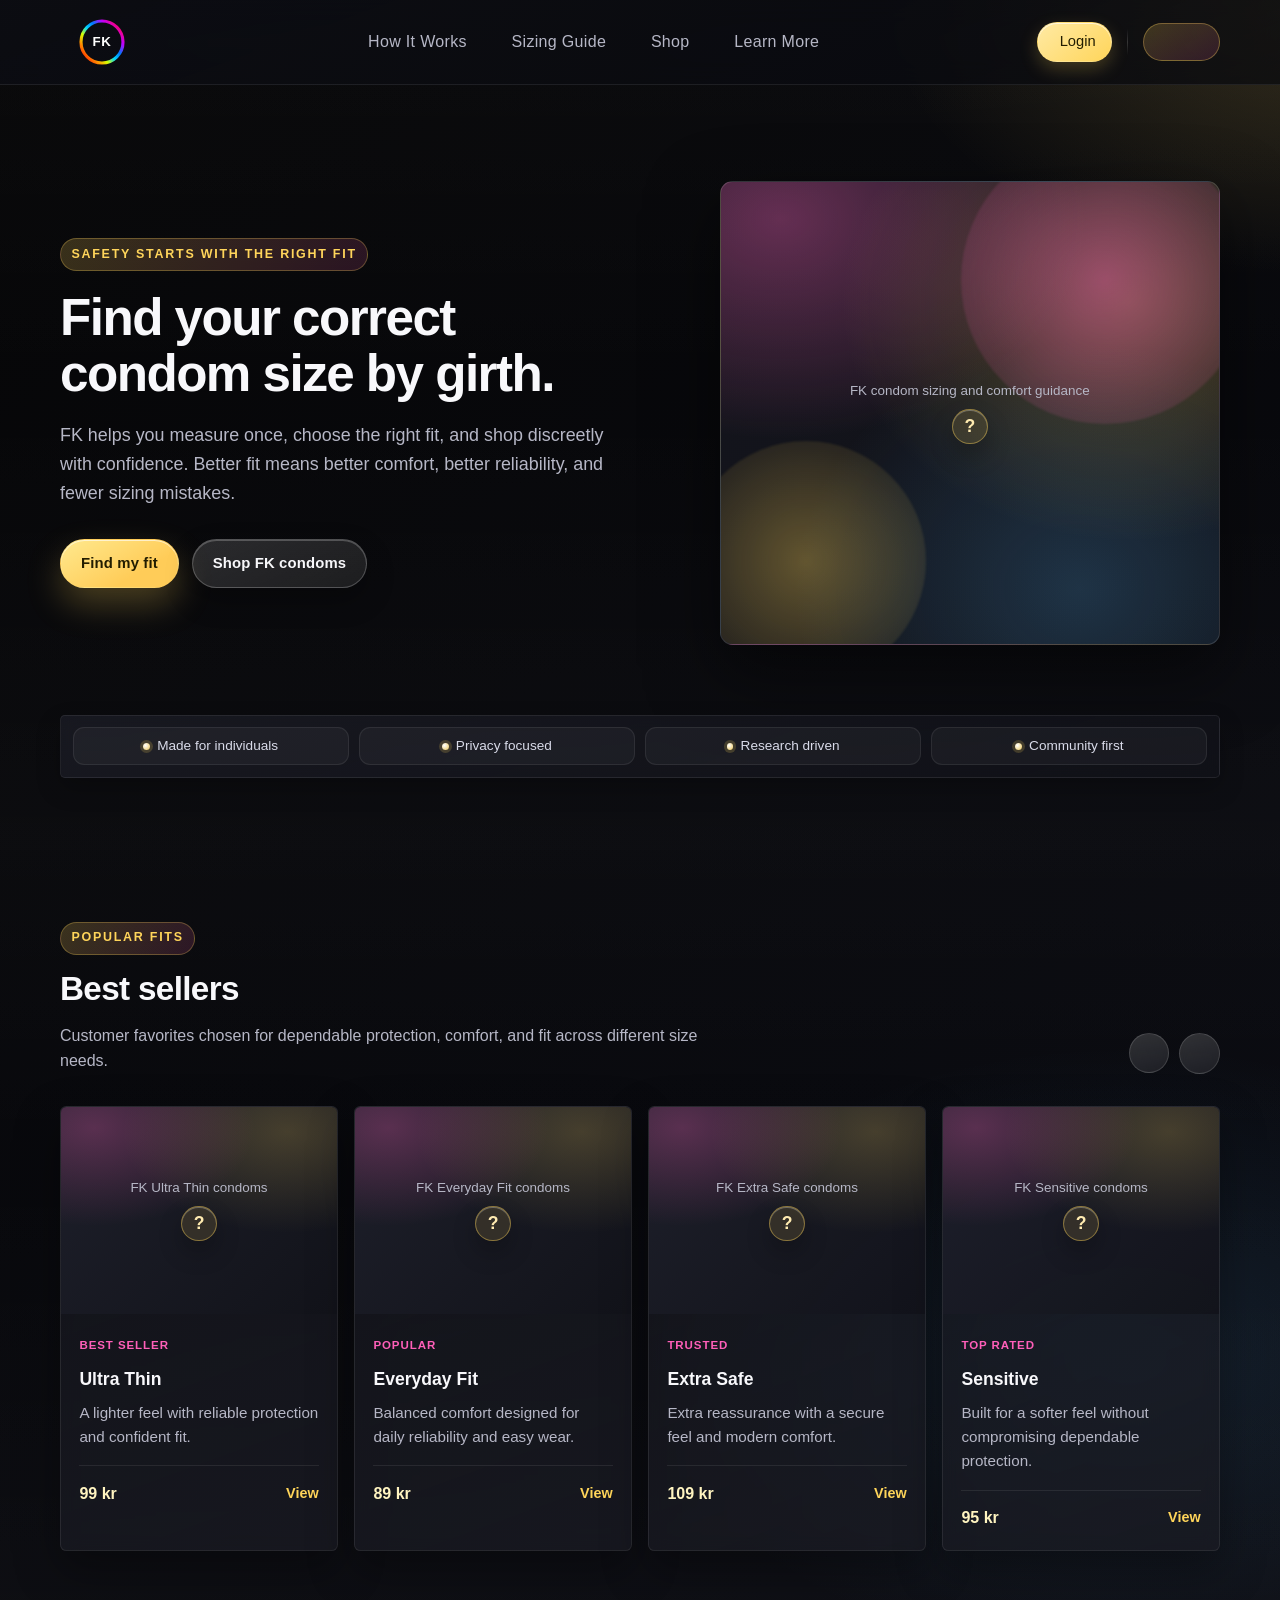
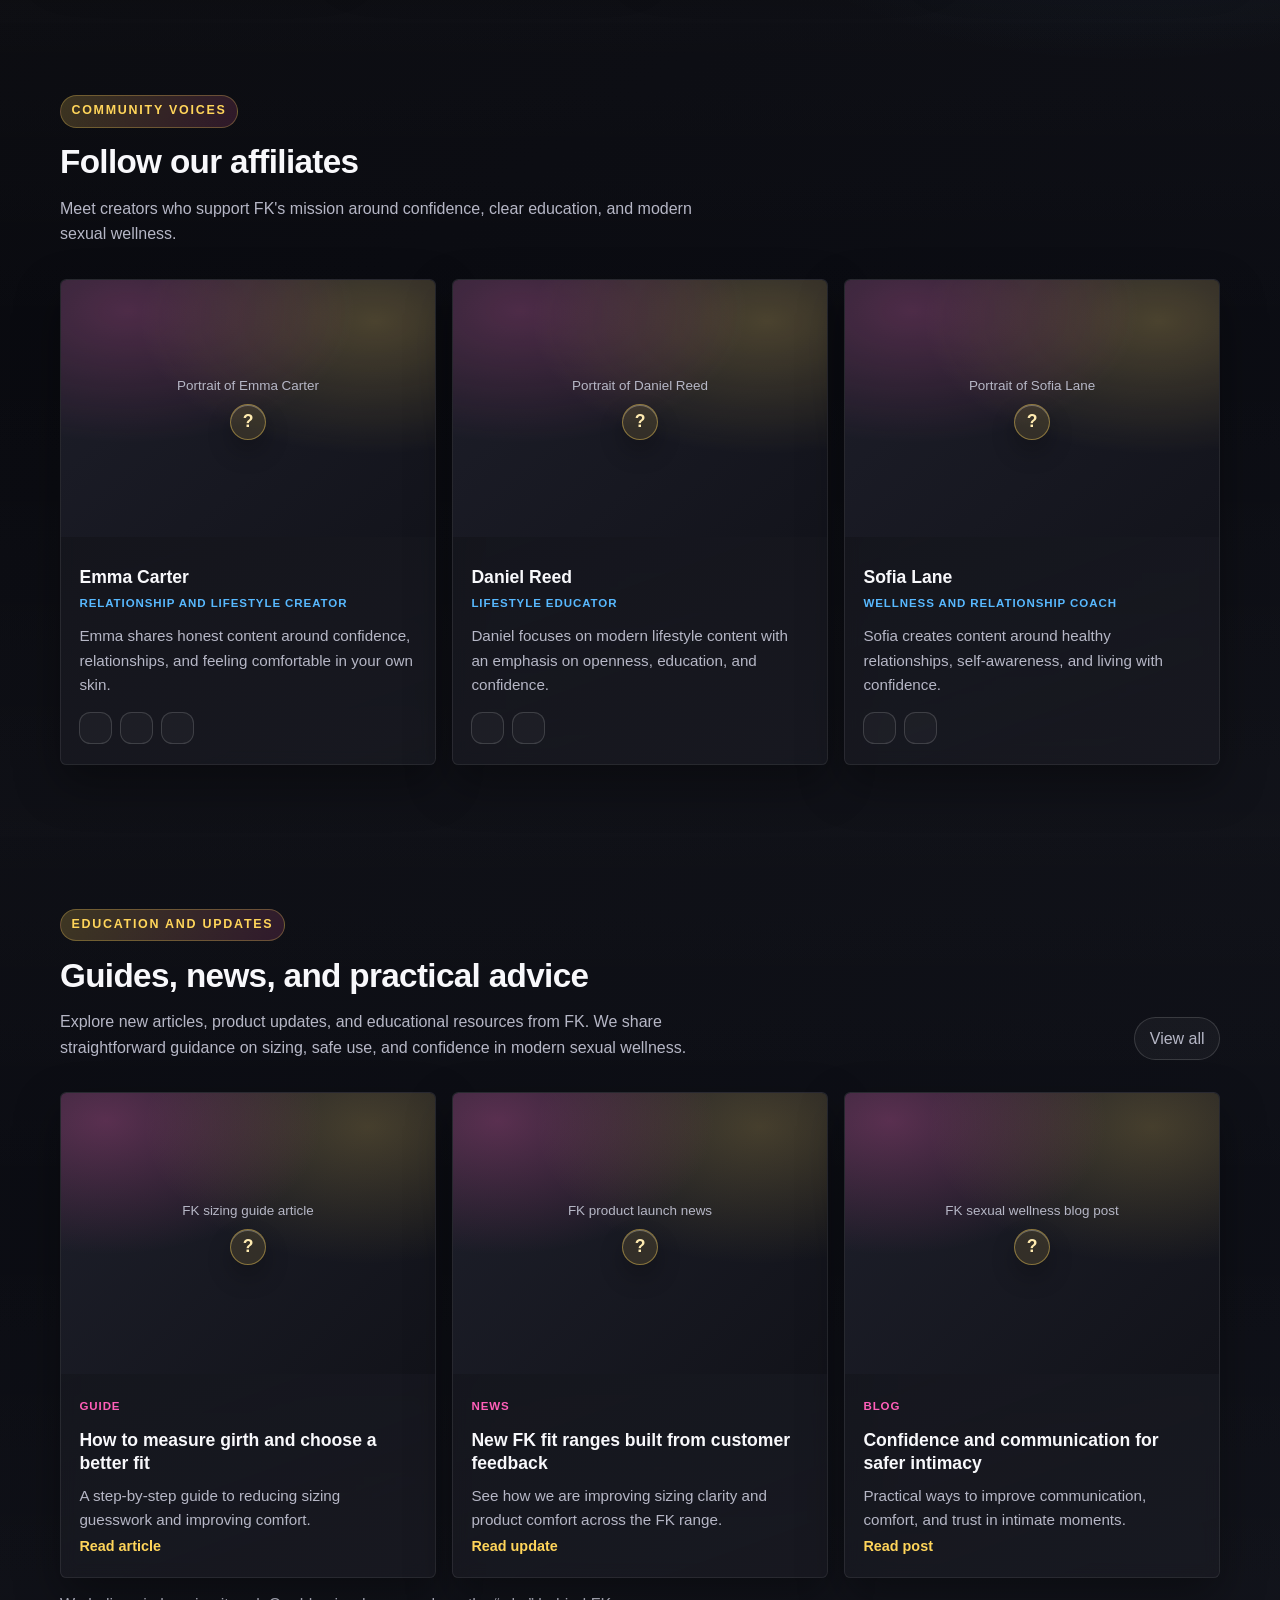
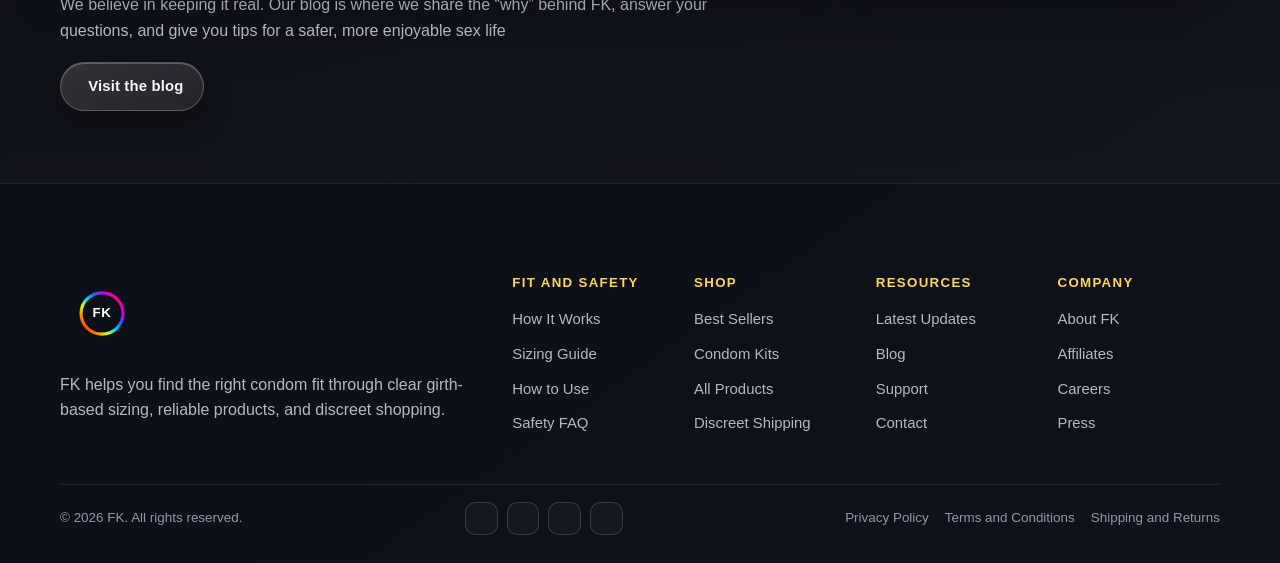
==== commit 0321d2da: "Refactor auth nab buttons and improved styling i.e: smaller border radius and cleaner background" ====
--- a/index.html
+++ b/index.html
@@ -35,37 +35,42 @@
                             <span>Shop</span>
                         </a>
                     </li>
-                    <li class="site-header__nav-item">
+                    <li class="site-header__nav-item nav-item--dropdown">
                         <a href="#latest-updates">
                             <i data-lucide="book-open" aria-hidden="true"></i>
                             <span>Learn More</span>
                         </a>
+                        <ul class="dropdown-menu" aria-label="Learn More links">
+                            <li><a href="#" class="dropdown-link">About Us</a></li>
+                            <li><a href="#" class="dropdown-link">FK Club</a></li>
+                            <li><a href="#" class="dropdown-link">Blog</a></li>
+                            <li><a href="#" class="dropdown-link">Contact Us</a></li>
+                        </ul>
                     </li>
                 </ul>
             </nav>
 
             <div class="site-header__actions">
                 <div class="site-header__auth" aria-label="Account actions">
-                    <a href="#" class="site-header__login">
-                        <i data-lucide="log-in" aria-hidden="true"></i>
+                    <a href="#" class="site-header__signup">
+                        <i data-lucide="circle-user" aria-hidden="true"></i>
                         <span>Login</span>
                     </a>
-                    <a href="#" class="site-header__signup">
-                        <i data-lucide="user-plus" aria-hidden="true"></i>
-                        <span>Sign Up</span>
-                    </a>
                 </div>
                 <span class="site-header__actions-divider" aria-hidden="true"></span>
 
                 <a href="#" class="site-header__cart" aria-label="Open cart">
                     <i data-lucide="shopping-cart" aria-hidden="true"></i>
-                    <span>Cart</span>
+                    <span></span>
                 </a>
             </div>
         </div>
     </header>
 
+
+
     <main>
+        <!-- MAKE hero section carousel-->
         <section class="hero" aria-labelledby="hero-title">
             <div class="container">
                 <div class="hero__content">
@@ -86,15 +91,19 @@
                     <img src="public/uploads/hero-image.svg" alt="FK condom sizing and comfort guidance">
                 </div>
 
+                <!-- IDEA: Make a blog post for each highlight -->
                 <ul class="hero__highlights-banner" aria-label="FK value points">
-                    <li class="hero__highlight">Girth-based fit</li>
-                    <li class="hero__highlight">Secure comfort</li>
-                    <li class="hero__highlight">Discreet delivery</li>
-                    <li class="hero__highlight">Clear guidance</li>
+                    <li class="hero__highlight">Made for individuals</li>
+                    <li class="hero__highlight">Privacy focused</li>
+                    <li class="hero__highlight">Research driven</li>
+                    <li class="hero__highlight">Community first</li>
                 </ul>
             </div>
         </section>
 
+        <!-- SECTION: How it works and sizing guide. Somewhere here add a start your journey CTA-->
+
+        <!-- link best sellers to shop -->
         <section class="best-sellers" aria-labelledby="best-sellers-title">
             <div class="container">
                 <div class="best-sellers__header">
@@ -201,6 +210,118 @@
             </div>
         </section>
 
+        <section class="affiliates" aria-labelledby="affiliates-title">
+            <div class="container">
+                <div class="affiliates__header">
+                    <div class="affiliates__intro">
+                        <p class="affiliates__eyebrow">Community voices</p>
+                        <h2 class="affiliates__title">Follow our affiliates</h2>
+                        <p class="affiliates__text">
+                            Meet creators who support FK's mission around confidence, clear education, and modern sexual
+                            wellness.
+                        </p>
+                    </div>
+                </div>
+
+                <div class="affiliates__grid">
+                    <article class="affiliate-card">
+                        <div class="affiliate-card__image-wrapper">
+                            <img src="public/uploads/affiliate-1.svg" alt="Portrait of Emma Carter"
+                                class="affiliate-card__image">
+                        </div>
+
+                        <div class="affiliate-card__content">
+                            <h3 class="affiliate-card__name">Emma Carter</h3>
+                            <p class="affiliate-card__profession">Relationship and lifestyle creator</p>
+                            <p class="affiliate-card__description">
+                                Emma shares honest content around confidence, relationships, and feeling comfortable in
+                                your own skin.
+                            </p>
+
+                            <div class="affiliate-card__socials">
+                                <a href="#" class="affiliate-card__social-link"
+                                    aria-label="Visit Emma Carter on Instagram">
+                                    <i data-lucide="instagram" aria-hidden="true"></i>
+                                    <span class="sr-only">Instagram</span>
+                                </a>
+                                <a href="#" class="affiliate-card__social-link"
+                                    aria-label="Visit Emma Carter on TikTok">
+                                    <i data-lucide="music" aria-hidden="true"></i>
+                                    <span class="sr-only">TikTok</span>
+                                </a>
+                                <a href="#" class="affiliate-card__social-link"
+                                    aria-label="Visit Emma Carter on YouTube">
+                                    <i data-lucide="youtube" aria-hidden="true"></i>
+                                    <span class="sr-only">YouTube</span>
+                                </a>
+                            </div>
+                        </div>
+                    </article>
+
+                    <article class="affiliate-card">
+                        <div class="affiliate-card__image-wrapper">
+                            <img src="public/uploads/affiliate-2.svg" alt="Portrait of Daniel Reed"
+                                class="affiliate-card__image">
+                        </div>
+
+                        <div class="affiliate-card__content">
+                            <h3 class="affiliate-card__name">Daniel Reed</h3>
+                            <p class="affiliate-card__profession">Lifestyle educator</p>
+                            <p class="affiliate-card__description">
+                                Daniel focuses on modern lifestyle content with an emphasis on openness, education, and
+                                confidence.
+                            </p>
+
+                            <div class="affiliate-card__socials">
+                                <a href="#" class="affiliate-card__social-link"
+                                    aria-label="Visit Daniel Reed on Instagram">
+                                    <i data-lucide="instagram" aria-hidden="true"></i>
+                                    <span class="sr-only">Instagram</span>
+                                </a>
+                                <a href="#" class="affiliate-card__social-link"
+                                    aria-label="Visit Daniel Reed on X">
+                                    <i data-lucide="twitter" aria-hidden="true"></i>
+                                    <span class="sr-only">X</span>
+                                </a>
+                            </div>
+                        </div>
+                    </article>
+
+                    <article class="affiliate-card">
+                        <div class="affiliate-card__image-wrapper">
+                            <img src="public/uploads/affiliate-3.svg" alt="Portrait of Sofia Lane"
+                                class="affiliate-card__image">
+                        </div>
+
+                        <div class="affiliate-card__content">
+                            <h3 class="affiliate-card__name">Sofia Lane</h3>
+                            <p class="affiliate-card__profession">Wellness and relationship coach</p>
+                            <p class="affiliate-card__description">
+                                Sofia creates content around healthy relationships, self-awareness, and living with
+                                confidence.
+                            </p>
+
+                            <div class="affiliate-card__socials">
+                                <a href="#" class="affiliate-card__social-link"
+                                    aria-label="Visit Sofia Lane on Instagram">
+                                    <i data-lucide="instagram" aria-hidden="true"></i>
+                                    <span class="sr-only">Instagram</span>
+                                </a>
+                                <a href="#" class="affiliate-card__social-link"
+                                    aria-label="Visit Sofia Lane on YouTube">
+                                    <i data-lucide="youtube" aria-hidden="true"></i>
+                                    <span class="sr-only">YouTube</span>
+                                </a>
+                            </div>
+                        </div>
+                    </article>
+                </div>
+            </div>
+        </section>
+
+        <!-- SECTION: Social media posts / Latest updates -->
+
+         <!-- change this section to have 3 categories cards (1: static card directing to welcom to blog blog, 2: latest blog, 3: latest research) -->
         <section class="latest-updates" aria-labelledby="latest-updates-title">
             <div class="container">
                 <div class="latest-updates__header">
@@ -283,116 +404,14 @@
                 </a>
             </div>
         </section>
-
-        <section class="affiliates" aria-labelledby="affiliates-title">
-            <div class="container">
-                <div class="affiliates__header">
-                    <div class="affiliates__intro">
-                        <p class="affiliates__eyebrow">Community voices</p>
-                        <h2 class="affiliates__title">Follow our affiliates</h2>
-                        <p class="affiliates__text">
-                            Meet creators who support FK's mission around confidence, clear education, and modern sexual
-                            wellness.
-                        </p>
-                    </div>
-                </div>
-
-                <div class="affiliates__grid">
-                    <article class="affiliate-card">
-                        <div class="affiliate-card__image-wrapper">
-                            <img src="public/uploads/affiliate-1.svg" alt="Portrait of Emma Carter"
-                                class="affiliate-card__image">
-                        </div>
-
-                        <div class="affiliate-card__content">
-                            <h3 class="affiliate-card__name">Emma Carter</h3>
-                            <p class="affiliate-card__profession">Relationship and lifestyle creator</p>
-                            <p class="affiliate-card__description">
-                                Emma shares honest content around confidence, relationships, and feeling comfortable in
-                                your own skin.
-                            </p>
-
-                            <div class="affiliate-card__socials">
-                                <a href="#" class="affiliate-card__social-link"
-                                    aria-label="Visit Emma Carter on Instagram">
-                                    <i data-lucide="instagram" aria-hidden="true"></i>
-                                    <span class="sr-only">Instagram</span>
-                                </a>
-                                <a href="#" class="affiliate-card__social-link"
-                                    aria-label="Visit Emma Carter on TikTok">
-                                    <i data-lucide="music" aria-hidden="true"></i>
-                                    <span class="sr-only">TikTok</span>
-                                </a>
-                                <a href="#" class="affiliate-card__social-link"
-                                    aria-label="Visit Emma Carter on YouTube">
-                                    <i data-lucide="youtube" aria-hidden="true"></i>
-                                    <span class="sr-only">YouTube</span>
-                                </a>
-                            </div>
-                        </div>
-                    </article>
-
-                    <article class="affiliate-card">
-                        <div class="affiliate-card__image-wrapper">
-                            <img src="public/uploads/affiliate-2.svg" alt="Portrait of Daniel Reed"
-                                class="affiliate-card__image">
-                        </div>
-
-                        <div class="affiliate-card__content">
-                            <h3 class="affiliate-card__name">Daniel Reed</h3>
-                            <p class="affiliate-card__profession">Lifestyle educator</p>
-                            <p class="affiliate-card__description">
-                                Daniel focuses on modern lifestyle content with an emphasis on openness, education, and
-                                confidence.
-                            </p>
-
-                            <div class="affiliate-card__socials">
-                                <a href="#" class="affiliate-card__social-link"
-                                    aria-label="Visit Daniel Reed on Instagram">
-                                    <i data-lucide="instagram" aria-hidden="true"></i>
-                                    <span class="sr-only">Instagram</span>
-                                </a>
-                                <a href="#" class="affiliate-card__social-link"
-                                    aria-label="Visit Daniel Reed on X">
-                                    <i data-lucide="twitter" aria-hidden="true"></i>
-                                    <span class="sr-only">X</span>
-                                </a>
-                            </div>
-                        </div>
-                    </article>
-
-                    <article class="affiliate-card">
-                        <div class="affiliate-card__image-wrapper">
-                            <img src="public/uploads/affiliate-3.svg" alt="Portrait of Sofia Lane"
-                                class="affiliate-card__image">
-                        </div>
-
-                        <div class="affiliate-card__content">
-                            <h3 class="affiliate-card__name">Sofia Lane</h3>
-                            <p class="affiliate-card__profession">Wellness and relationship coach</p>
-                            <p class="affiliate-card__description">
-                                Sofia creates content around healthy relationships, self-awareness, and living with
-                                confidence.
-                            </p>
-
-                            <div class="affiliate-card__socials">
-                                <a href="#" class="affiliate-card__social-link"
-                                    aria-label="Visit Sofia Lane on Instagram">
-                                    <i data-lucide="instagram" aria-hidden="true"></i>
-                                    <span class="sr-only">Instagram</span>
-                                </a>
-                                <a href="#" class="affiliate-card__social-link"
-                                    aria-label="Visit Sofia Lane on YouTube">
-                                    <i data-lucide="youtube" aria-hidden="true"></i>
-                                    <span class="sr-only">YouTube</span>
-                                </a>
-                            </div>
-                        </div>
-                    </article>
-                </div>
-            </div>
-        </section>
+        
+        <!-- SECTION: CTA "Find your fit" and be FKing safe -->
+
     </main>
+
+
+
+
 
     <footer class="site-footer">
         <div class="container">
--- a/public/styles.css
+++ b/public/styles.css
@@ -13,7 +13,7 @@
     --accent-blue: #58b9ff;
     --accent-green: #72efcb;
     --ok: #86f2a4;
-    --radius-lg: 1.4rem;
+    --radius-lg: 0.4rem;
     --radius-md: 1rem;
     --radius-sm: 0.7rem;
     --shadow-lg: 0 26px 70px rgba(0, 0, 0, 0.5);
@@ -172,7 +172,7 @@
     gap: 0.5rem;
 }
 
-.site-header__nav-item a {
+.site-header__nav-item>a {
     display: inline-flex;
     align-items: center;
     justify-content: center;
@@ -193,11 +193,72 @@
     opacity: 0.86;
 }
 
-.site-header__nav-item a:hover,
-.site-header__nav-item a:focus-visible {
+.site-header__nav-item>a:hover,
+.site-header__nav-item>a:focus-visible {
     color: var(--text);
     background: rgba(255, 255, 255, 0.08);
     transform: translateY(-1px);
+}
+
+.nav-item--dropdown {
+    position: relative;
+}
+
+.dropdown-menu {
+    position: absolute;
+    top: calc(100% + 0.55rem);
+    left: 0;
+    min-width: 11.5rem;
+    list-style: none;
+    margin: 0;
+    padding: 0.45rem;
+    border-radius: 0.78rem;
+    border: 1px solid rgba(255, 255, 255, 0.14);
+    background: linear-gradient(160deg, rgba(31, 32, 43, 0.9), rgba(19, 20, 28, 0.88));
+    box-shadow: 0 18px 30px rgba(0, 0, 0, 0.34);
+    backdrop-filter: blur(8px);
+    opacity: 0;
+    visibility: hidden;
+    pointer-events: none;
+    transform: translateY(0.5rem);
+    transition: opacity 0.22s ease, transform 0.22s ease, visibility 0.22s ease;
+    z-index: 35;
+}
+
+.dropdown-menu::before {
+    content: "";
+    position: absolute;
+    left: 0;
+    right: 0;
+    top: -0.55rem;
+    height: 0.55rem;
+}
+
+.nav-item--dropdown:hover>.dropdown-menu,
+.nav-item--dropdown:focus-within>.dropdown-menu {
+    opacity: 1;
+    visibility: visible;
+    pointer-events: auto;
+    transform: translateY(0);
+}
+
+.dropdown-link {
+    display: flex;
+    align-items: center;
+    min-height: 2rem;
+    padding: 0.4rem 0.62rem;
+    border-radius: 0.56rem;
+    color: var(--text-muted);
+    font-size: 0.86rem;
+    letter-spacing: 0.01em;
+    white-space: nowrap;
+    transition: color 0.2s ease, background-color 0.2s ease;
+}
+
+.dropdown-link:hover,
+.dropdown-link:focus-visible {
+    color: var(--text);
+    background: rgba(255, 255, 255, 0.08);
 }
 
 .site-header__actions {
